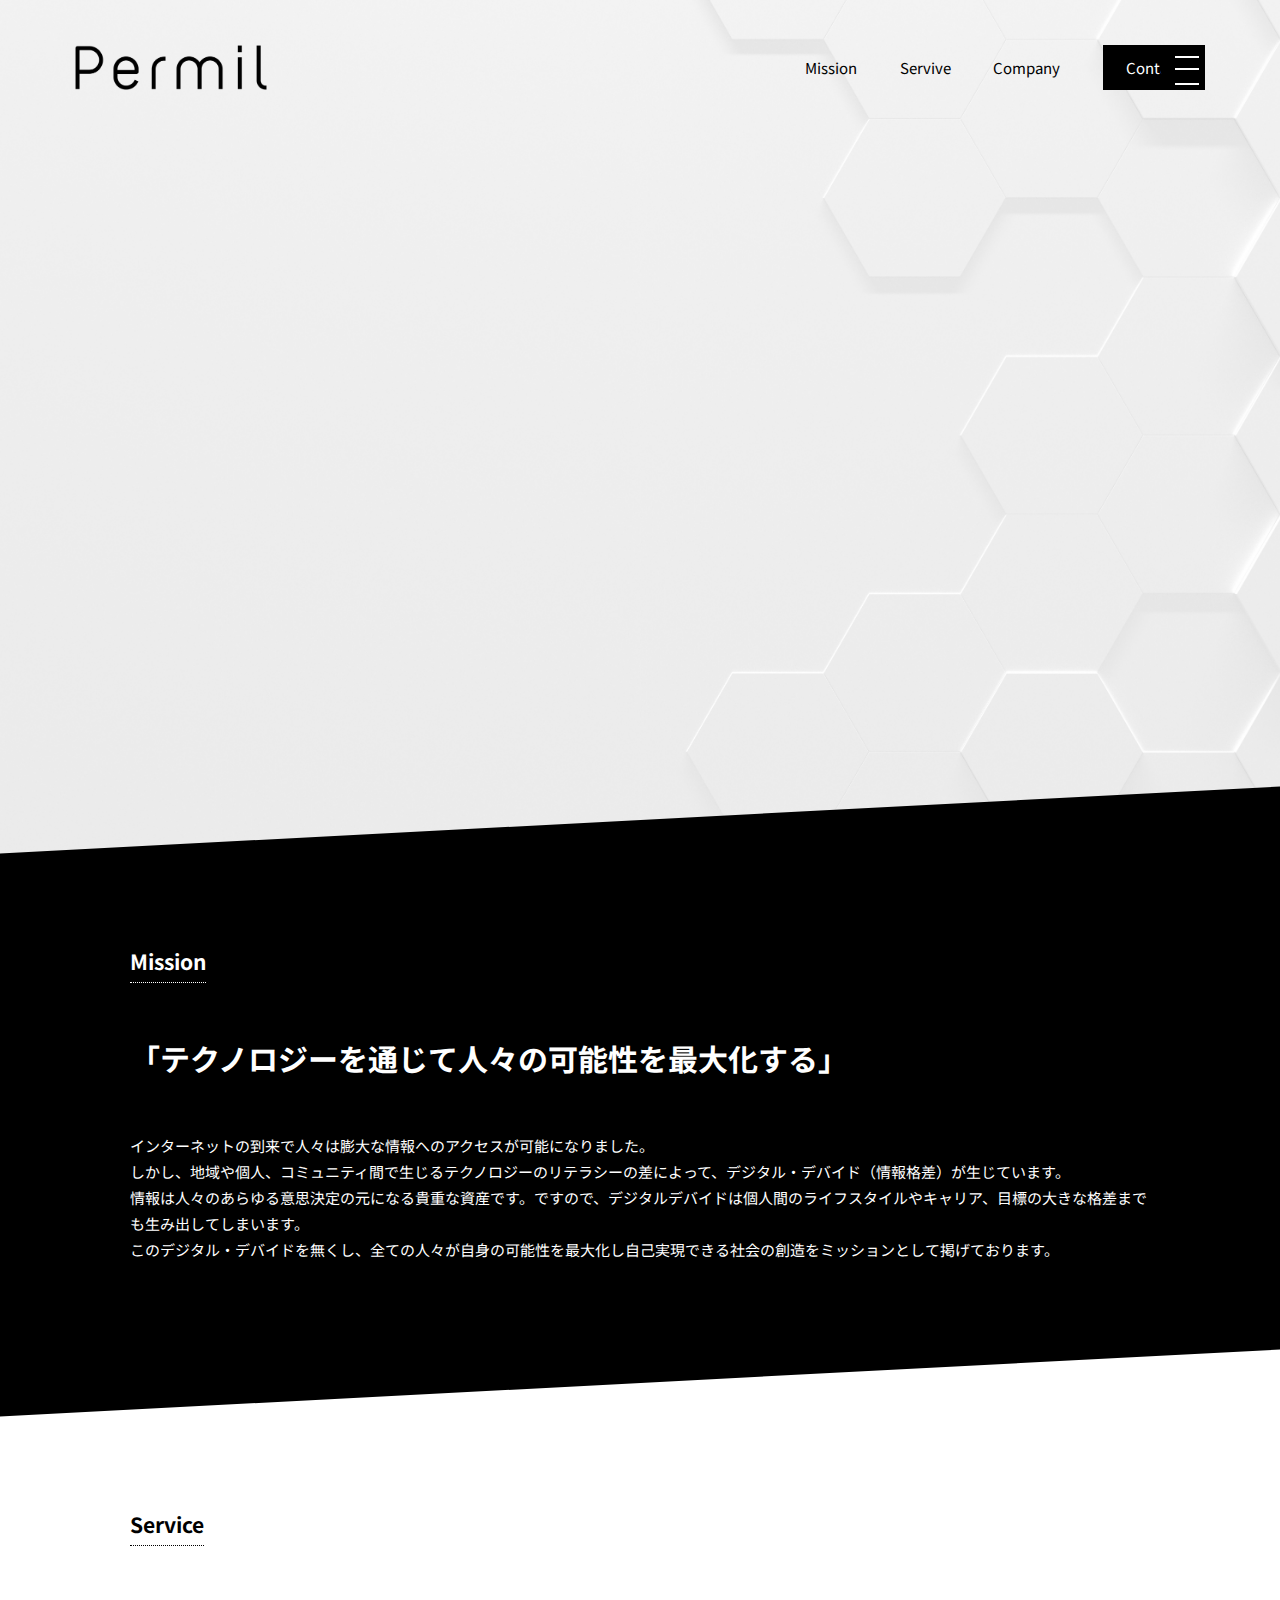
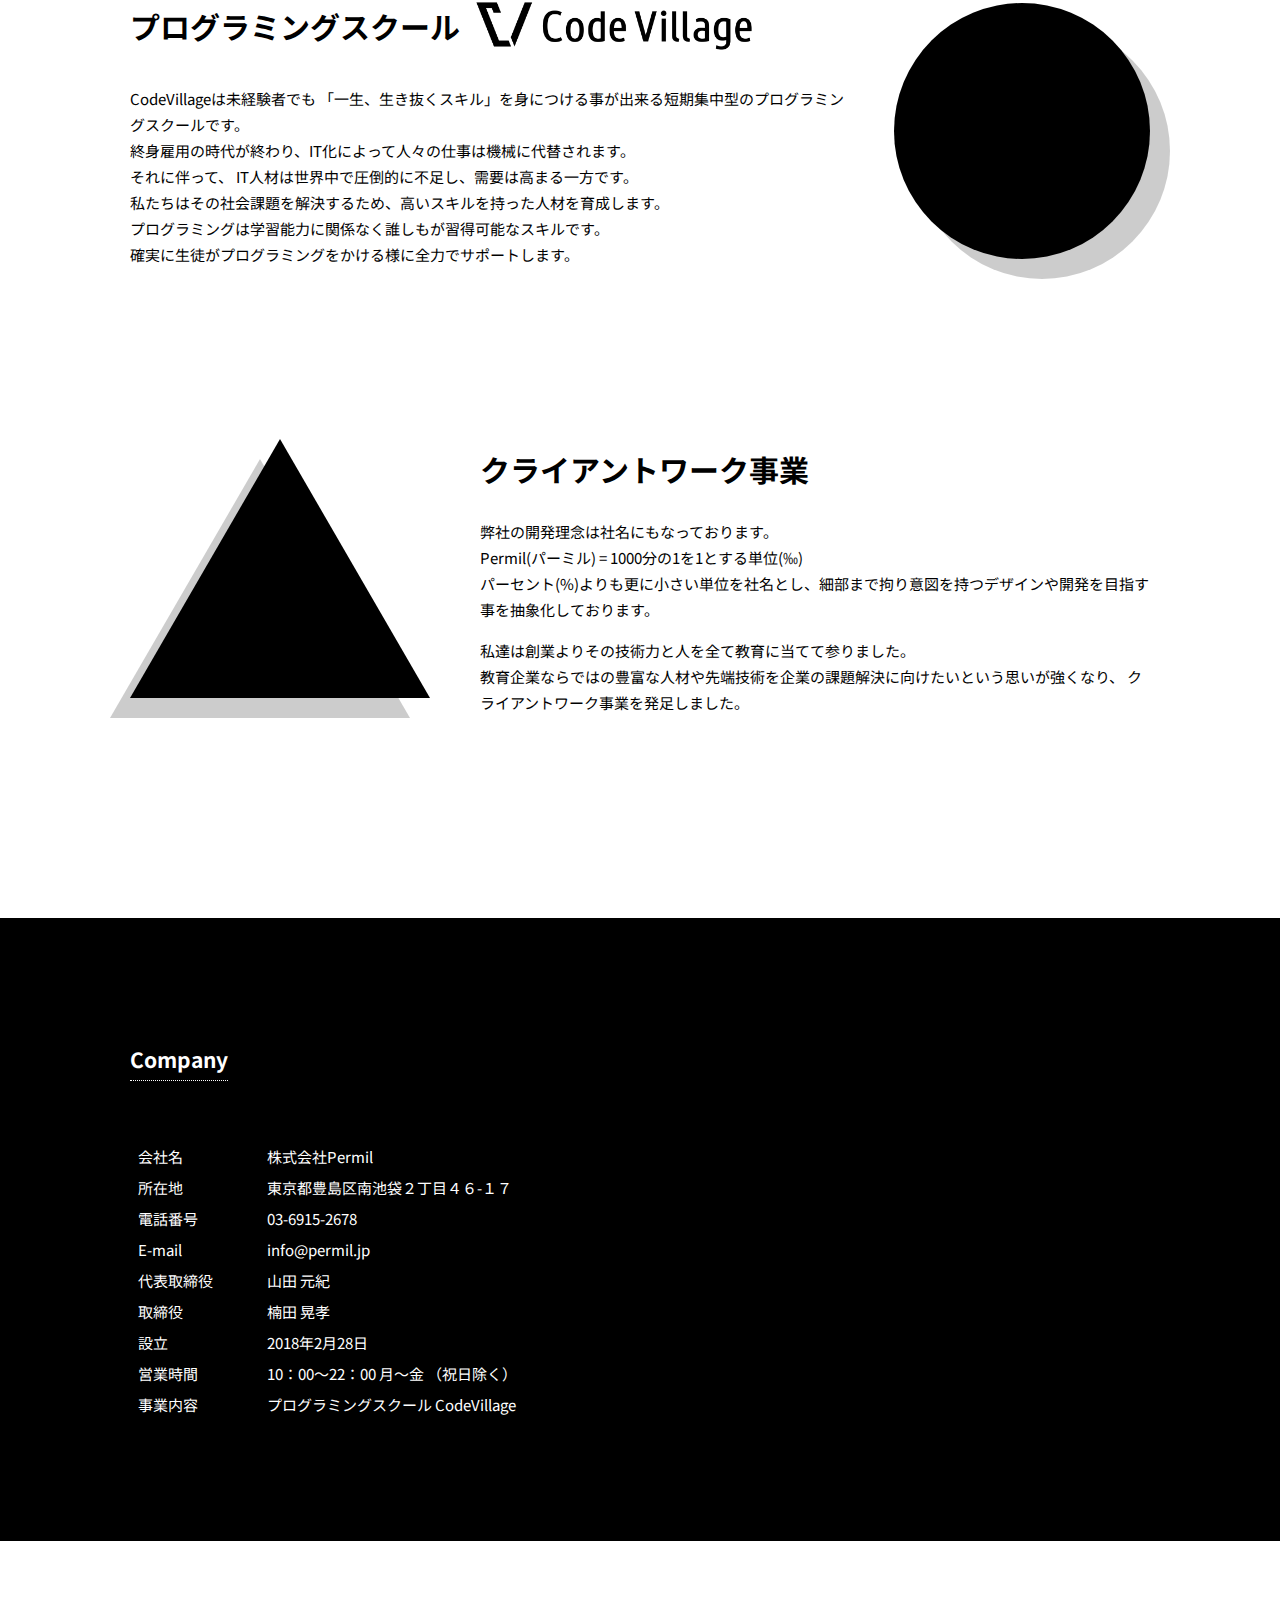
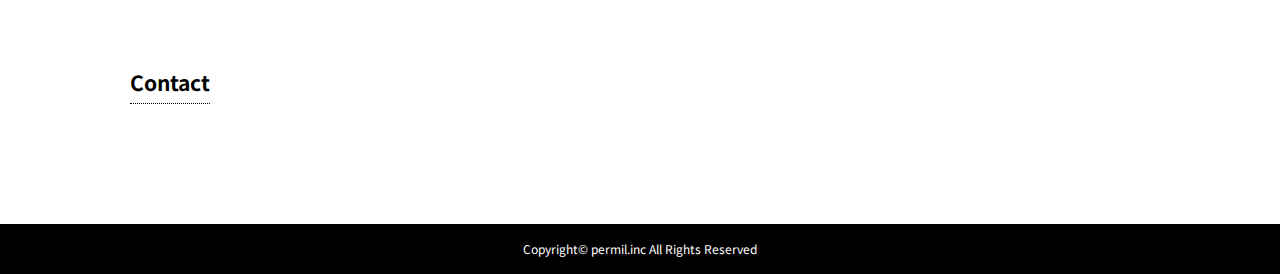
==== src/index.html @ b6ca188f "[create]init commit. (give up)" ====
<!DOCTYPE html>
<html lang="ja">
<head>
    <meta charset="UTF-8">
    <meta name="viewport" content="width=, initial-scale=1.0">
    <meta http-equiv="X-UA-Compatible" content="ie=edge">
    <title>株式会社Permil</title>
    <link rel="stylesheet" href="css/reset.css">
    <link rel="stylesheet" href="css/main.css">
    <link href="https://fonts.googleapis.com/css?family=Noto+Sans+JP&display=swap" rel="stylesheet">
</head>
<body>
    <section class="top-wrapper">
        <header>
            <img src="img/logo.png" alt="メインロゴ" class="main-logo">
            <nav class="main-nav">
                <ul class="pc-menu">
                    <li>Mission</li>
                    <li>Servive</li>
                    <li>Company</li>
                    <li class="contact-btn"><a href="">Contact</a></li>
                </ul>

                <a href="#" class="nav-btn sp-only">
                    <span></span>
                    <span></span>
                    <span></span>
                </a>
            </nav>
        </header>
    </section>
    <section class="mission">
        <div class="clear-skew">
            <h2 class="sec-header">Mission</h2>
            <h3>「テクノロジーを通じて<br class="sp-only">人々の可能性を最大化する」</h3>
            <p>インターネットの到来で人々は膨大な情報へのアクセスが可能になりました。 
            <p>しかし、地域や個人、コミュニティ間で生じるテクノロジーのリテラシーの差によって、デジタル・デバイド（情報格差）が生じています。</p>
            <p>情報は人々のあらゆる意思決定の元になる貴重な資産です。ですので、デジタルデバイドは個人間のライフスタイルやキャリア、目標の大きな格差までも生み出してしまいます。</p>
            <p>このデジタル・デバイドを無くし、全ての人々が自身の可能性を最大化し自己実現できる社会の創造をミッションとして掲げております。</p>
        </div>
    </section>
    <section class="service">
        <div class="school clearfix">
            <h2 class="sec-header">Service</h2>
            <div class="circle"></div>
            <h3><span>プログラミングスクール</span><img src="img/school_logo.png" alt=""></h3>
            <p>CodeVillageは未経験者でも 「一生、生き抜くスキル」を身につける事が出来る短期集中型のプログラミングスクールです。</p>
            <p>終身雇用の時代が終わり、IT化によって人々の仕事は機械に代替されます。</p>
            <p>それに伴って、 IT人材は世界中で圧倒的に不足し、需要は高まる一方です。</p>
            <p>私たちはその社会課題を解決するため、高いスキルを持った人材を育成します。</p>
            <p>プログラミングは学習能力に関係なく誰しもが習得可能なスキルです。</p>
            <p>確実に生徒がプログラミングをかける様に全力でサポートします。</p>
        </div>

        <div class="client clearfix">
            <div class="triangle"></div>
            <div>
                <h3>クライアントワーク事業</h3>
                <p>弊社の開発理念は社名にもなっております。
                <p>Permil(パーミル) = 1000分の1を1とする単位(‰)</p>
                <p class="bottommargin">パーセント(%)よりも更に小さい単位を社名とし、細部まで拘り意図を持つデザインや開発を目指す事を抽象化しております。</p>   
                <p>私達は創業よりその技術力と人を全て教育に当てて参りました。</p>
                <p>教育企業ならではの豊富な人材や先端技術を企業の課題解決に向けたいという思いが強くなり、 クライアントワーク事業を発足しました。</p>
            </div>
        </div>
    </section>
    <section class="company">
        <h2 class="sec-header">Company</h2>
        <div class="contents-wrap">
            <table>
                <tr>
                    <th>会社名</th>
                    <td>株式会社Permil</td>
                </tr>
                <tr>
                    <th>所在地</th>
                    <td>東京都豊島区南池袋２丁目４６-１７</td>
                </tr>
                <tr>
                    <th>電話番号</th>
                    <td>03-6915-2678</td>
                </tr>
                <tr>
                    <th>E-mail</th>
                    <td>info@permil.jp</td>
                </tr>
                <tr>
                    <th>代表取締役</th>
                    <td>山田 元紀</td>
                </tr>
                <tr>
                    <th>取締役</th>
                    <td>楠田 晃孝</td>
                </tr>
                <tr>
                    <th>設立</th>
                    <td>2018年2月28日</td>
                </tr>
                <tr>
                    <th>営業時間</th>
                    <td>10：00～22：00 月～金 （祝日除く）</td>
                </tr>
                <tr>
                    <th>事業内容</th>
                    <td>プログラミングスクール CodeVillage</td>
                </tr>
            </table>
            <iframe src="https://www.google.com/maps/embed?pb=!1m18!1m12!1m3!1d3238.9995888889152!2d139.7152527147641!3d35.72622863511121!2m3!1f0!2f0!3f0!3m2!1i1024!2i768!4f13.1!3m3!1m2!1s0x60188d524e63031d%3A0x6411e5563a8e800d!2z44OX44Ot44Kw44Op44Of44Oz44Kw44K544Kv44O844OrIENvZGUgVmlsbGFnZSDmsaDooovmoKE!5e0!3m2!1sja!2sjp!4v1569561221241!5m2!1sja!2sjp" width="600" height="450" frameborder="0" style="border:0;" allowfullscreen=""></iframe>
        </div>
    </section>

    <section class="contact">
        <h2 class="sec-header">Contact</h2>
    </section>

    <footer>
        <small>Copyright&copy; permil.inc All Rights Reserved</small>
    </footer>
</body>
</html>
---- src/css/main.css ----
.sp-only {
  display: none;
}

@media screen and (max-width: 960px) {
  .sp-only {
    display: block;
  }
}

* {
  -webkit-font-smoothing: antialiased;
  -moz-osx-font-smoothing: grayscale;
  font-family: 'Noto Sans JP', sans-serif;
}

html {
  font-size: 15px;
}

.clearfix:after {
  display: block;
  content: '';
  clear: both;
}

.top-wrapper {
  width: 100%;
  height: 100vh;
  background-image: url(../img/top.jpeg);
  background-size: cover;
  padding: 0 75px;
  padding-top: 45px;
}

@media screen and (max-width: 960px) {
  .top-wrapper {
    padding: 0;
  }
}

header {
  height: 45px;
  width: 100%;
  display: -webkit-box;
  display: -ms-flexbox;
  display: flex;
  -webkit-box-pack: justify;
      -ms-flex-pack: justify;
          justify-content: space-between;
  position: relative;
}

@media screen and (max-width: 960px) {
  header {
    background-color: #fff;
    padding: 1em 1.5em;
  }
}

header .nav-btn {
  display: block;
  width: 30px;
  height: 30px;
  border-radius: 50%;
  background-color: #000;
  position: absolute;
  right: 1em;
  top: 50%;
  -webkit-transform: translateY(-50%);
          transform: translateY(-50%);
  text-align: center;
}

header .nav-btn span {
  display: inline-block;
  width: 80%;
  height: 2px;
  background-color: #fff;
  position: absolute;
}

header .nav-btn span:nth-of-type(1) {
  top: 10%;
}

header .nav-btn span:nth-of-type(2) {
  top: 50%;
}

header .nav-btn span:nth-of-type(3) {
  top: 100%;
}

header img.main-logo {
  height: 100%;
}

header ul.pc-menu {
  height: 100%;
  -webkit-box-align: center;
      -ms-flex-align: center;
          align-items: center;
  -webkit-box-pack: justify;
      -ms-flex-pack: justify;
          justify-content: space-between;
  display: -webkit-box;
  display: -ms-flexbox;
  display: flex;
  width: 400px;
}

@media screen and (max-width: 960px) {
  header ul.pc-menu {
    display: none;
  }
}

header ul.pc-menu li.contact-btn {
  height: 100%;
  background: #000;
  color: #fff;
}

header ul.pc-menu li.contact-btn a {
  padding: 0 23px;
  display: -webkit-box;
  display: -ms-flexbox;
  display: flex;
  -webkit-box-align: center;
      -ms-flex-align: center;
          align-items: center;
  height: 100%;
  width: 100%;
}

section:not(.top-wrapper) {
  width: 100%;
  padding: 120px 130px;
}

@media screen and (max-width: 960px) {
  section:not(.top-wrapper) {
    padding: 120px 5%;
    text-align: center;
  }
}

section:not(.top-wrapper) h2 {
  border-bottom: 1px dotted #000;
  display: inline-block;
  line-height: 2;
  font-size: 1.4em;
}

section:not(.top-wrapper) h3 {
  font-size: 30px;
  font-weight: bold;
  margin: 45px 0;
  line-height: 2;
}

@media screen and (max-width: 600px) {
  section:not(.top-wrapper) h3 {
    font-size: 20px;
  }
}

section:not(.top-wrapper) p {
  line-height: 26px;
}

@media screen and (max-width: 960px) {
  section:not(.top-wrapper) p {
    text-align: left !important;
  }
}

section.mission {
  margin-top: -80px;
  background: #000;
  color: white;
  -webkit-transform: skewY(-3deg);
          transform: skewY(-3deg);
}

section.mission h2 {
  border-bottom-color: #fff;
}

section.mission .clear-skew {
  -webkit-transform: skewY(3deg);
          transform: skewY(3deg);
}

section.service h3 {
  height: 50px;
}

@media screen and (max-width: 960px) {
  section.service h3 {
    height: auto;
  }
}

section.service h3 span {
  vertical-align: middle;
  margin-right: 0.5em;
}

@media screen and (max-width: 960px) {
  section.service h3 span {
    line-height: 2;
  }
}

section.service h3 img {
  vertical-align: middle;
  height: 100%;
  display: inline-block;
}

@media screen and (max-width: 960px) {
  section.service h3 img {
    margin-bottom: 2em;
    height: 50px;
    display: block;
    margin: 0 auto;
  }
}

section.service div.school h3 {
  white-space: nowrap;
}

@media screen and (max-width: 960px) {
  section.service div.school h3 {
    white-space: normal;
  }
}

section.service div.circle {
  width: 20vw;
  height: 20vw;
  border-radius: 50%;
  background-color: #000;
  float: right;
  -webkit-box-shadow: 20px 20px 0px rgba(0, 0, 0, 0.2);
          box-shadow: 20px 20px 0px rgba(0, 0, 0, 0.2);
  margin: 100px 50px 80px 50px;
  margin-right: 0;
}

@media screen and (max-width: 960px) {
  section.service div.circle {
    display: none;
  }
}

@media screen and (max-width: 1000px) {
  section.service div.circle {
    margin-top: 150px;
  }
}

section.service div.triangle {
  width: 0px;
  height: 0px;
  border: 150px solid transparent;
  border-bottom: calc(150px * 1.732) solid #000;
  -webkit-filter: drop-shadow(-20px 20px 0px rgba(0, 0, 0, 0.2));
          filter: drop-shadow(-20px 20px 0px rgba(0, 0, 0, 0.2));
  margin-top: -150px;
  margin-right: 50px;
  height: 100%;
  margin-bottom: 100px;
}

@media screen and (max-width: 960px) {
  section.service div.triangle {
    display: none;
  }
}

section.service p.bottommargin {
  margin-bottom: 1em;
}

section.service div.client {
  display: -webkit-box;
  display: -ms-flexbox;
  display: flex;
  -webkit-box-pack: justify;
      -ms-flex-pack: justify;
          justify-content: space-between;
  margin-top: 100px;
}

section.service div.client h3 {
  margin-top: 0;
  margin-bottom: 30px;
}

section.company {
  color: #ffffff;
  background-color: #000;
}

section.company h2 {
  border-bottom-color: #fff;
  margin-bottom: 60px;
}

section.company div.contents-wrap {
  display: -webkit-box;
  display: -ms-flexbox;
  display: flex;
}

@media screen and (max-width: 960px) {
  section.company div.contents-wrap {
    -webkit-box-orient: vertical;
    -webkit-box-direction: normal;
        -ms-flex-direction: column;
            flex-direction: column;
  }
}

section.company table {
  width: 50%;
  padding-right: 50px;
}

@media screen and (max-width: 960px) {
  section.company table {
    width: 100%;
    margin-bottom: 50px;
  }
}

section.company table th, section.company table td {
  padding: 0.5em;
}

@media screen and (max-width: 960px) {
  section.company table th, section.company table td {
    display: block;
    text-align: left;
  }
}

section.company table th {
  font-weight: normal;
  text-align: left;
}

@media screen and (max-width: 960px) {
  section.company table th {
    font-weight: bold;
  }
}

@media screen and (max-width: 960px) {
  section.company table tr {
    display: block;
    margin-bottom: 1em;
  }
}

section.company iframe {
  width: 50%;
  height: 280px;
}

@media screen and (max-width: 960px) {
  section.company iframe {
    width: 100%;
  }
}

footer {
  background-color: #000;
  height: 50px;
}

footer small {
  height: 50px;
  line-height: 50px;
  font-size: 12px;
  display: block;
  text-align: center;
  color: #fff;
}
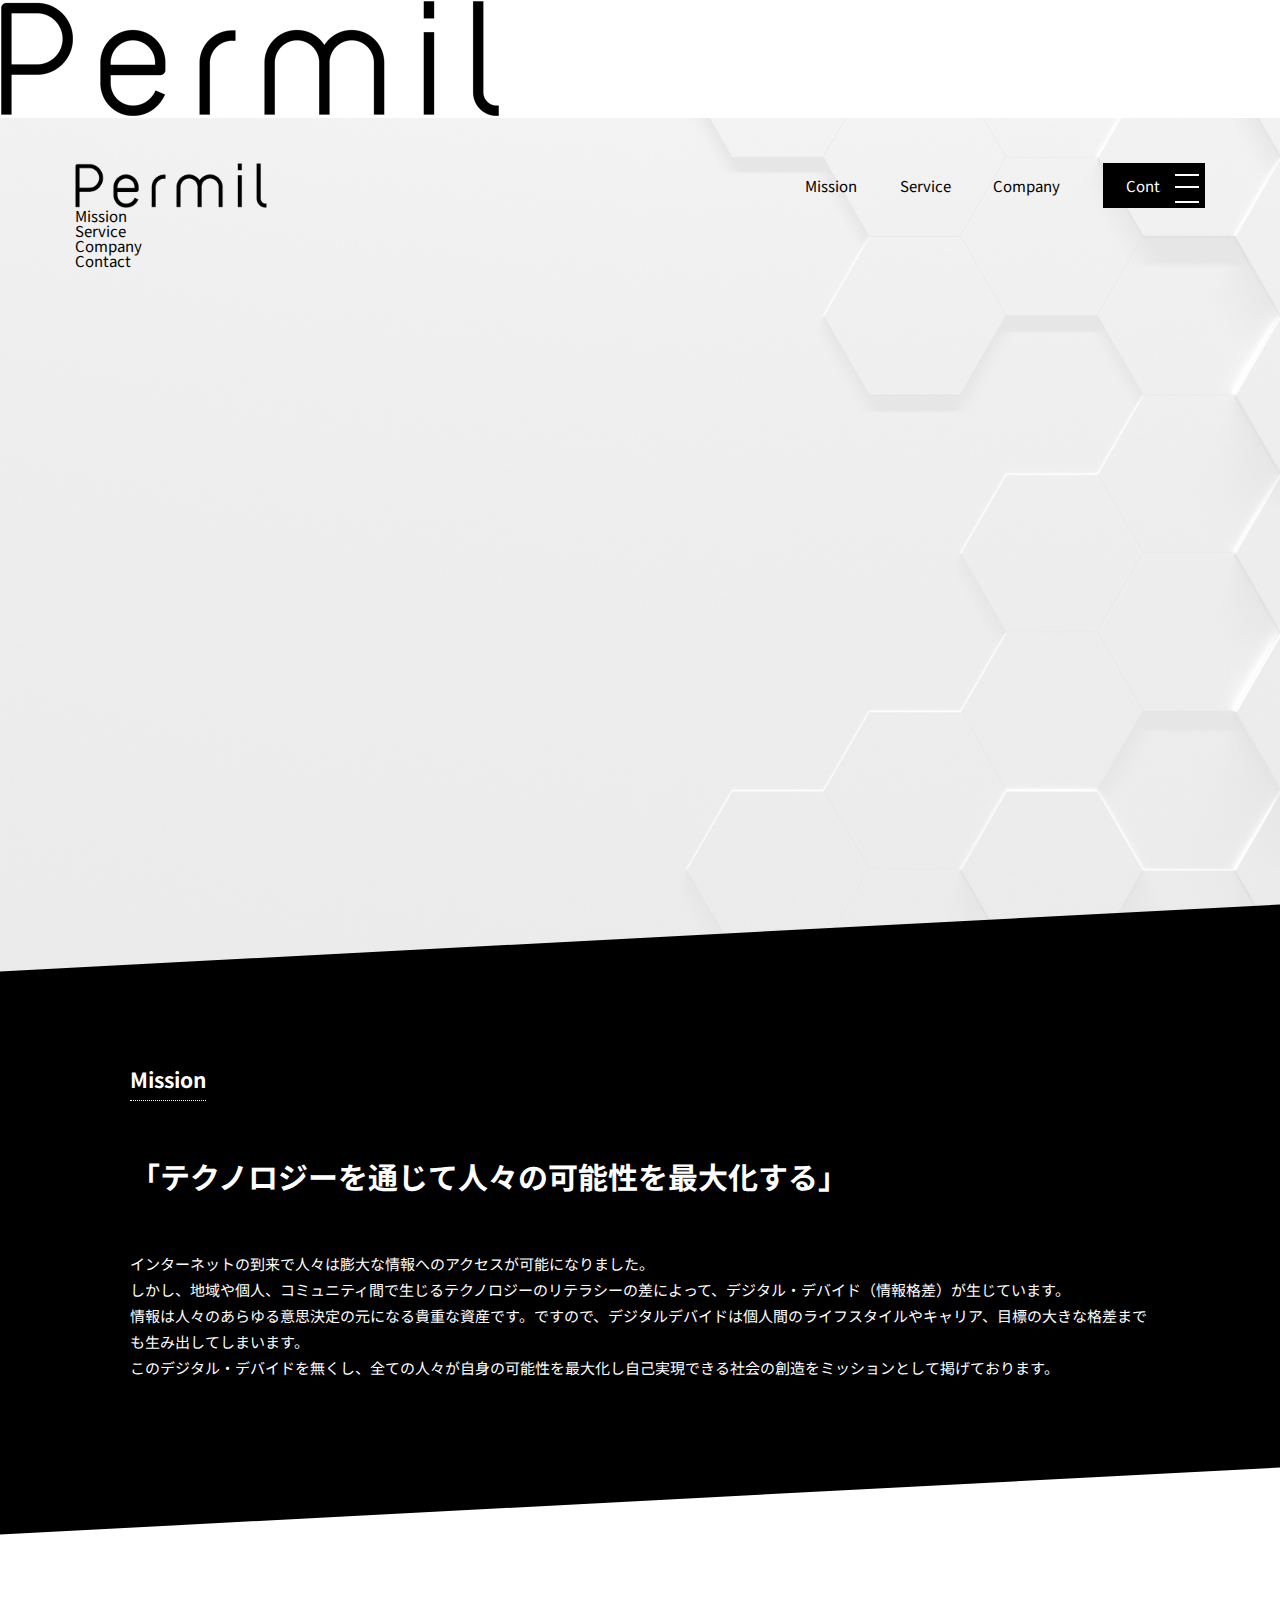
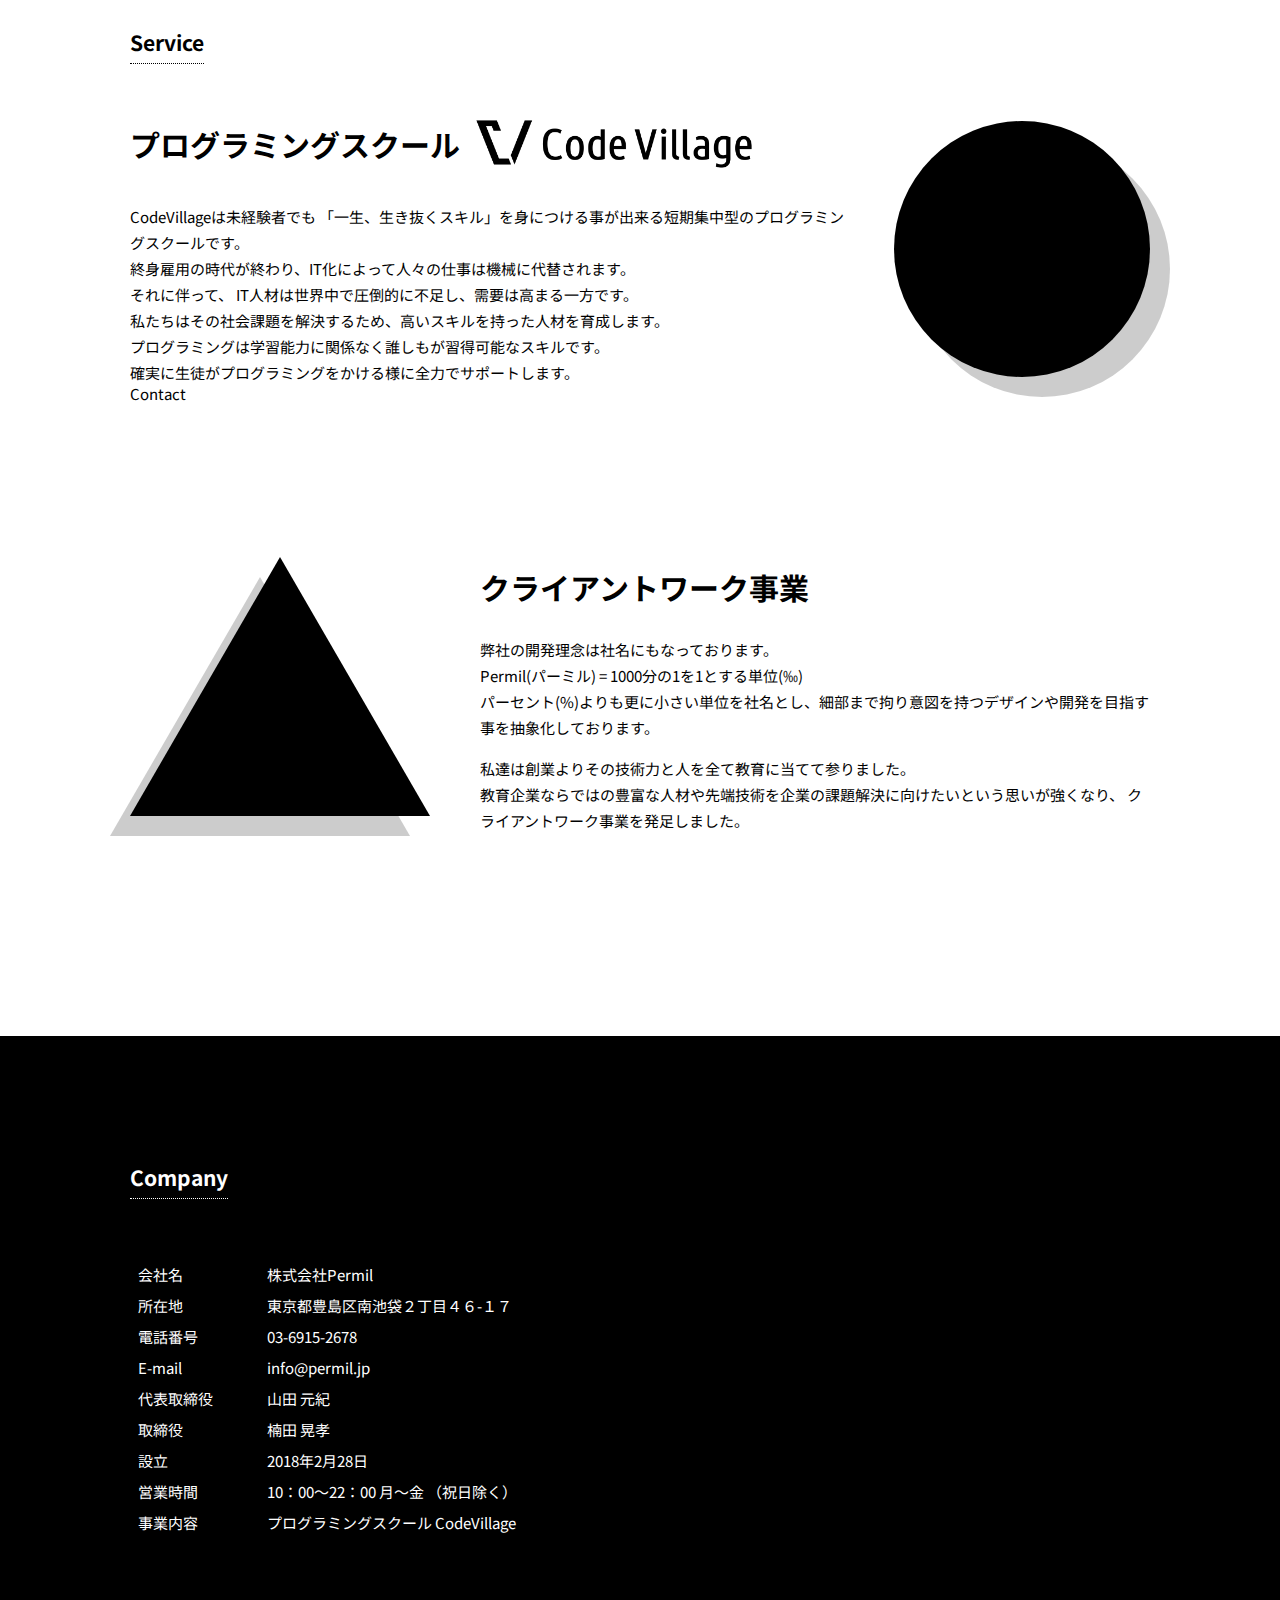
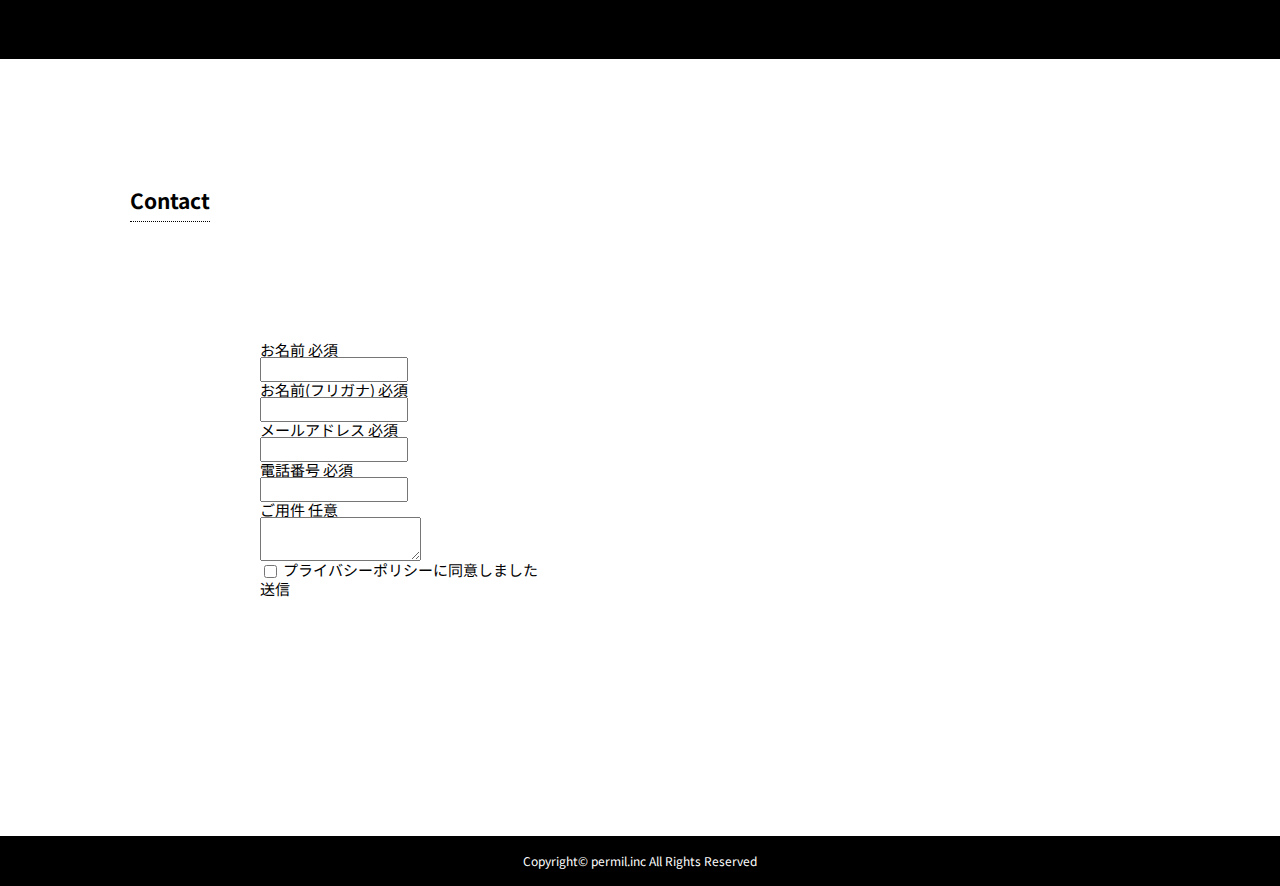
==== commit 205bb66a: "[deploy]ver 1.0.0" ====
--- a/src/index.html
+++ b/src/index.html
@@ -4,32 +4,62 @@
     <meta charset="UTF-8">
     <meta name="viewport" content="width=, initial-scale=1.0">
     <meta http-equiv="X-UA-Compatible" content="ie=edge">
-    <title>株式会社Permil</title>
+    <title>株式会社パーミル | Permil inc.</title>
+    <meta name="description" content="株式会社パーミルのコーポレートサイトです。「テクノロジーを通して人々の可能性を最大化する」をミッションに掲げ、プログラミングスクール事業などを運営しております。">
     <link rel="stylesheet" href="css/reset.css">
     <link rel="stylesheet" href="css/main.css">
     <link href="https://fonts.googleapis.com/css?family=Noto+Sans+JP&display=swap" rel="stylesheet">
 </head>
 <body>
+    <div class="loading active">
+        <div class="loading-contents">
+            <img src="img/logo.png">
+            <div class="dots">
+                <div class="dot"></div>
+                <div class="dot"></div>
+                <div class="dot"></div>
+                <div class="dot"></div>
+                <div class="dot"></div>
+                <div class="dot"></div>
+                <div class="dot"></div>
+                <div class="dot"></div>
+                <div class="dot"></div>
+                <div class="dot"></div>
+                <div class="dot"></div>
+            </div>
+        </div>
+    </div>
+
+    <div class="loaded">
     <section class="top-wrapper">
         <header>
             <img src="img/logo.png" alt="メインロゴ" class="main-logo">
+            
             <nav class="main-nav">
-                <ul class="pc-menu">
-                    <li>Mission</li>
-                    <li>Servive</li>
-                    <li>Company</li>
-                    <li class="contact-btn"><a href="">Contact</a></li>
+                <ul class="pc-menu menu">
+                        <li><a href="#mission" class="scroll">Mission</a></li>
+                        <li><a href="#service" class="scroll">Service</a></li>
+                        <li><a href="#company" class="scroll">Company</a></li>
+                        <li class="contact-btn"><a href="#contact" class="scroll">Contact</a></li>
                 </ul>
 
-                <a href="#" class="nav-btn sp-only">
-                    <span></span>
-                    <span></span>
-                    <span></span>
+                <a href="#" class="nav-btn sp-only" id="toggleMenuBtn">
+                    <div class="wrapper">
+                        <span></span>
+                        <span></span>
+                        <span></span>
+                    </div>
                 </a>
             </nav>
         </header>
-    </section>
-    <section class="mission">
+        <ul class="sp-menu menu" id="toggleMenu">
+            <li><a href="#mission" class="scroll toggleMenu">Mission</a></li>
+            <li><a href="#service" class="scroll toggleMenu">Service</a></li>
+            <li><a href="#company" class="scroll toggleMenu">Company</a></li>
+            <li class="contact-btn"><a href="#contact" class="scroll toggleMenu">Contact</a></li>
+        </ul>
+    </section>
+    <section class="mission" id="mission">
         <div class="clear-skew">
             <h2 class="sec-header">Mission</h2>
             <h3>「テクノロジーを通じて<br class="sp-only">人々の可能性を最大化する」</h3>
@@ -39,7 +69,7 @@
             <p>このデジタル・デバイドを無くし、全ての人々が自身の可能性を最大化し自己実現できる社会の創造をミッションとして掲げております。</p>
         </div>
     </section>
-    <section class="service">
+    <section class="service" id="service">
         <div class="school clearfix">
             <h2 class="sec-header">Service</h2>
             <div class="circle"></div>
@@ -50,21 +80,22 @@
             <p>私たちはその社会課題を解決するため、高いスキルを持った人材を育成します。</p>
             <p>プログラミングは学習能力に関係なく誰しもが習得可能なスキルです。</p>
             <p>確実に生徒がプログラミングをかける様に全力でサポートします。</p>
-        </div>
-
+            <a href="#contact" class="contact-btn scroll">Contact</a>
+        </div>
+        
         <div class="client clearfix">
             <div class="triangle"></div>
             <div>
                 <h3>クライアントワーク事業</h3>
                 <p>弊社の開発理念は社名にもなっております。
-                <p>Permil(パーミル) = 1000分の1を1とする単位(‰)</p>
+                    <p>Permil(パーミル) = 1000分の1を1とする単位(‰)</p>
                 <p class="bottommargin">パーセント(%)よりも更に小さい単位を社名とし、細部まで拘り意図を持つデザインや開発を目指す事を抽象化しております。</p>   
                 <p>私達は創業よりその技術力と人を全て教育に当てて参りました。</p>
                 <p>教育企業ならではの豊富な人材や先端技術を企業の課題解決に向けたいという思いが強くなり、 クライアントワーク事業を発足しました。</p>
             </div>
         </div>
     </section>
-    <section class="company">
+    <section class="company" id="company">
         <h2 class="sec-header">Company</h2>
         <div class="contents-wrap">
             <table>
@@ -109,12 +140,71 @@
         </div>
     </section>
 
-    <section class="contact">
+    <section class="contact" id="contact">
         <h2 class="sec-header">Contact</h2>
+
+        <section class="contact outer">
+            <div class="inner">
+                <form action="contact.php" name="contact" method="POST">
+                    <div class="form-wrap">
+                        <div class="form-item">
+                            <div class="form-hd">
+                                <label class="column-title" for="name">お名前</label>
+                                <span class="column-state state-must">必須</span>
+                            </div>
+                            <input class="column-info" type="text" name="name" id="name" />
+                        </div>
+                        <div class="form-item">
+                            <div class="form-hd">
+                                <label class="column-title" for="name-2">お名前(フリガナ)</label>
+                                <span class="column-state state-must">必須</span>
+                            </div>
+                            <input class="column-info" type="text" name="name_how" id='name_how' />
+                        </div>
+                        <div class="form-item">
+                            <div class="form-hd">
+                                <label class="column-title" for="email">メールアドレス</label>
+                                <span class="column-state state-must">必須</span>
+                            </div>
+                            <input class="column-info" type="email" name="email" id="email" />
+                        </div>
+                        <div class="form-item">
+                            <div class="form-hd">
+                                <label class="column-title" for="tel">電話番号</label>
+                                <span class="column-state state-must">必須</span>
+                            </div>
+                            <input class="column-info" type="tel" name="phone" id="phone" />
+                        </div>
+
+                        <div class="form-item align-items-none">
+                            <div class="form-hd">
+                                <label class="column-title">ご用件</label>
+                                <span class="column-state state-optional">任意</span>
+                            </div>
+                            <textarea id="js-area" name="content" class="column-info purpose close-area"></textarea>
+                        </div>
+                    </div>
+    
+                    <div class="privacy-policy">
+                        <input type="checkbox" id="privacy" />
+                        <label for="privacy"><a class="privacy" href="../privacy/index.html">プライバシーポリシー</a>に同意しました</label>
+                    </div>
+                    <div class="submit" onClick="toContact()">
+                        <div class="submit__inner">
+                            <a class="submit-btn">送信</a>
+                        </div>
+                    </div>
+                </form>
+            </div>
+        </section>
     </section>
 
     <footer>
         <small>Copyright&copy; permil.inc All Rights Reserved</small>
     </footer>
+
+    </div>
+
+<script src="js/main.js"></script>
 </body>
 </html>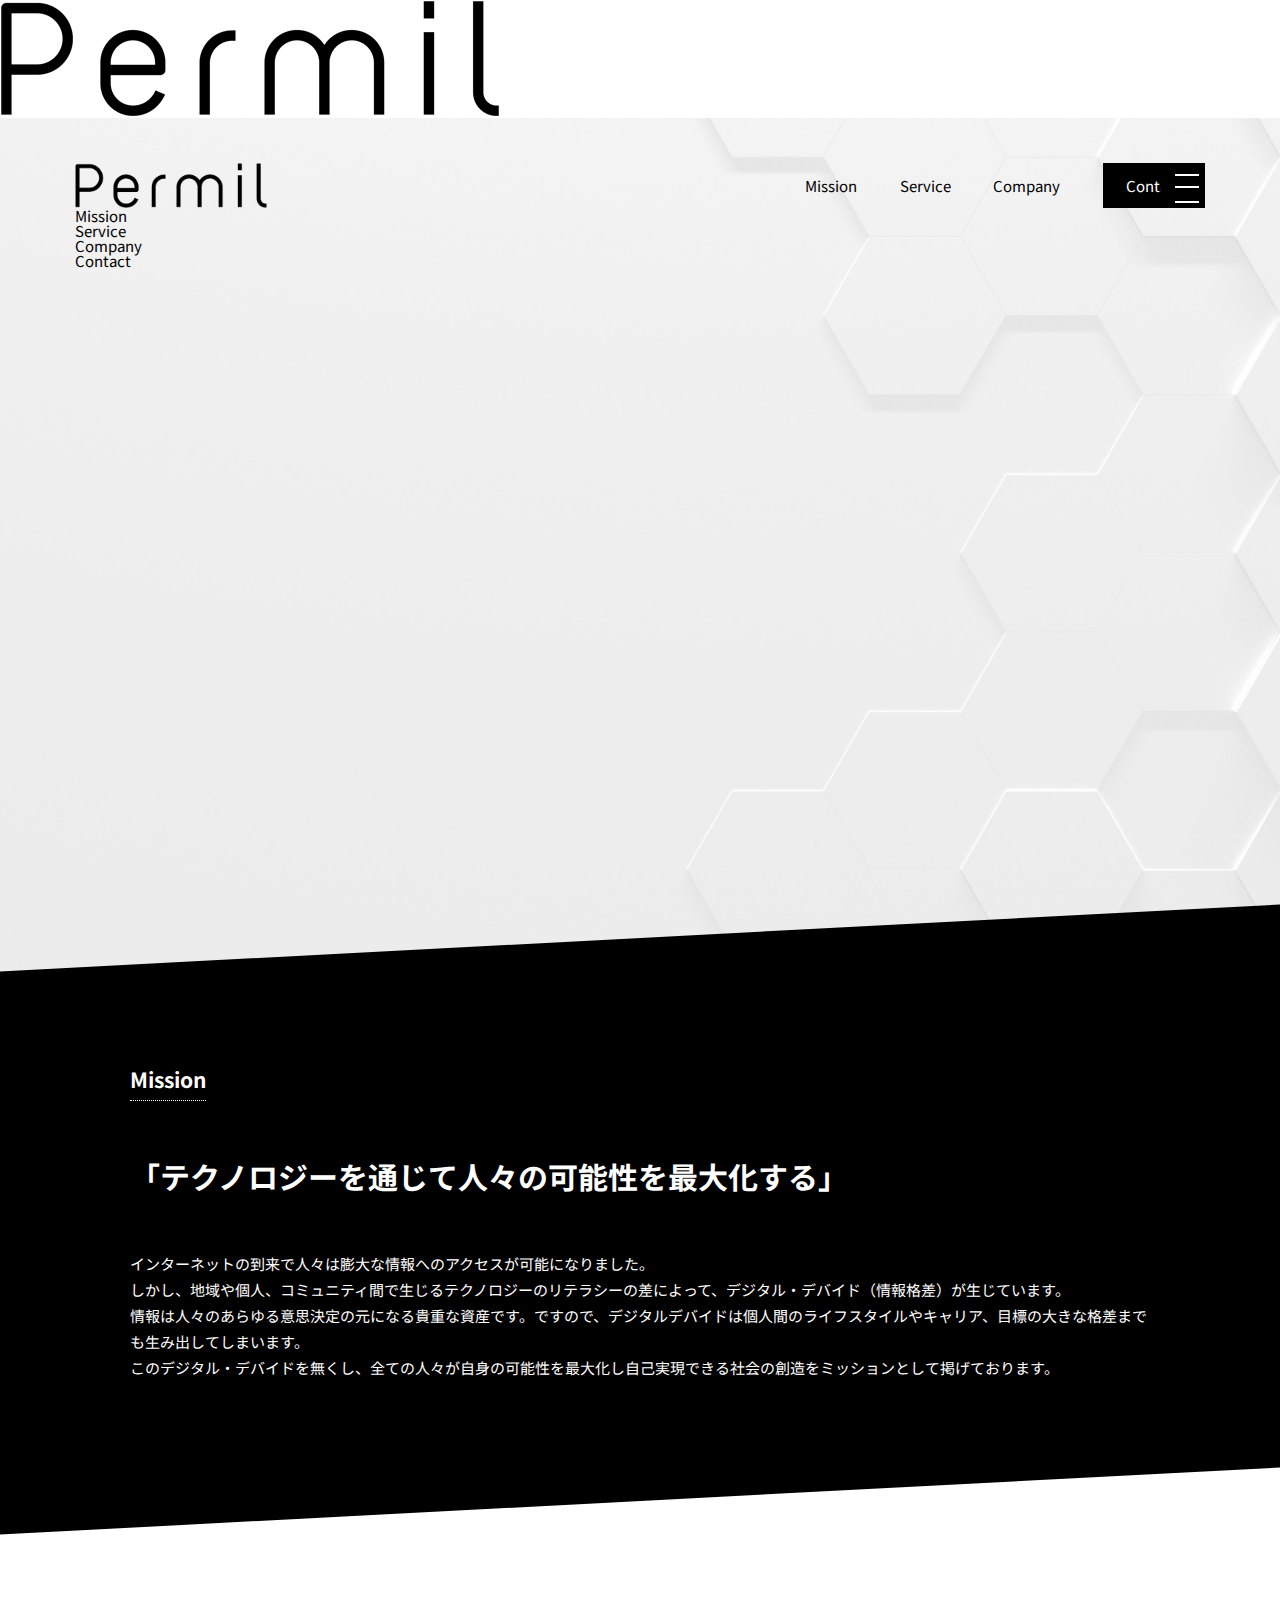
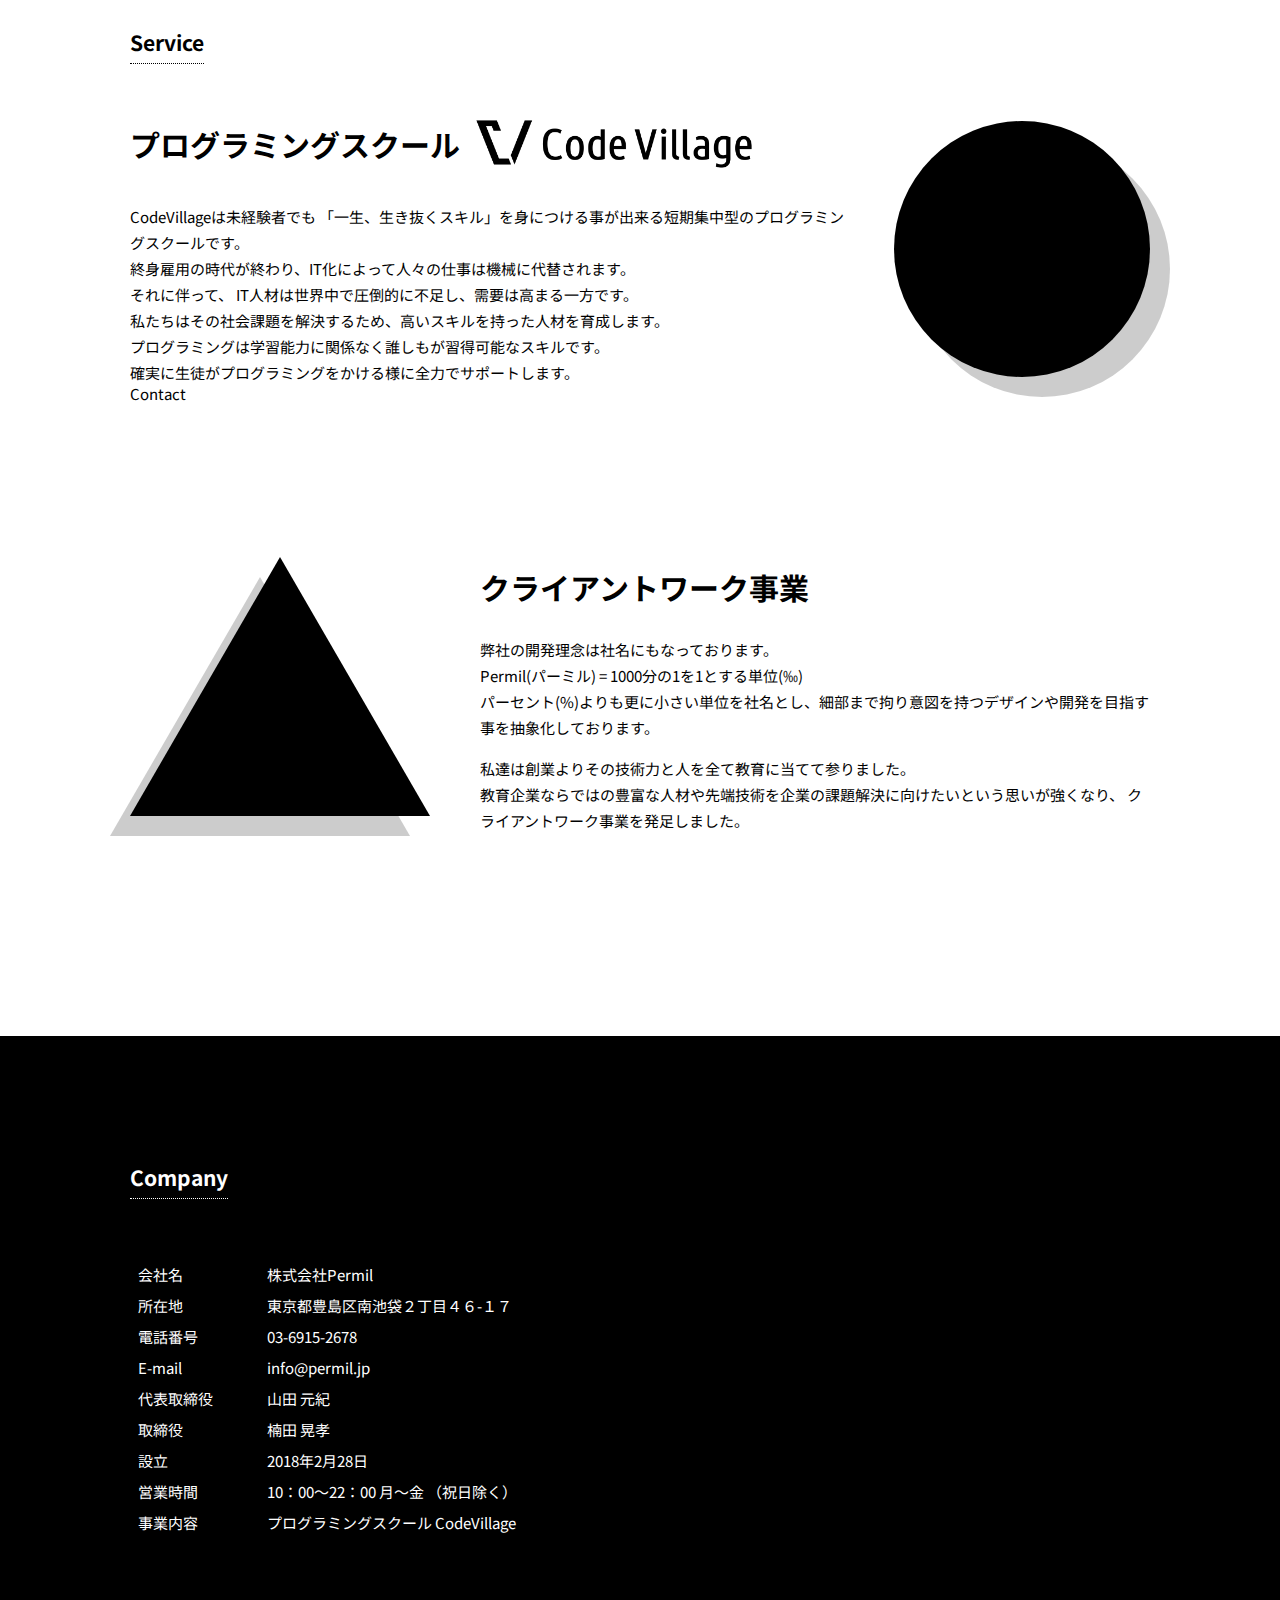
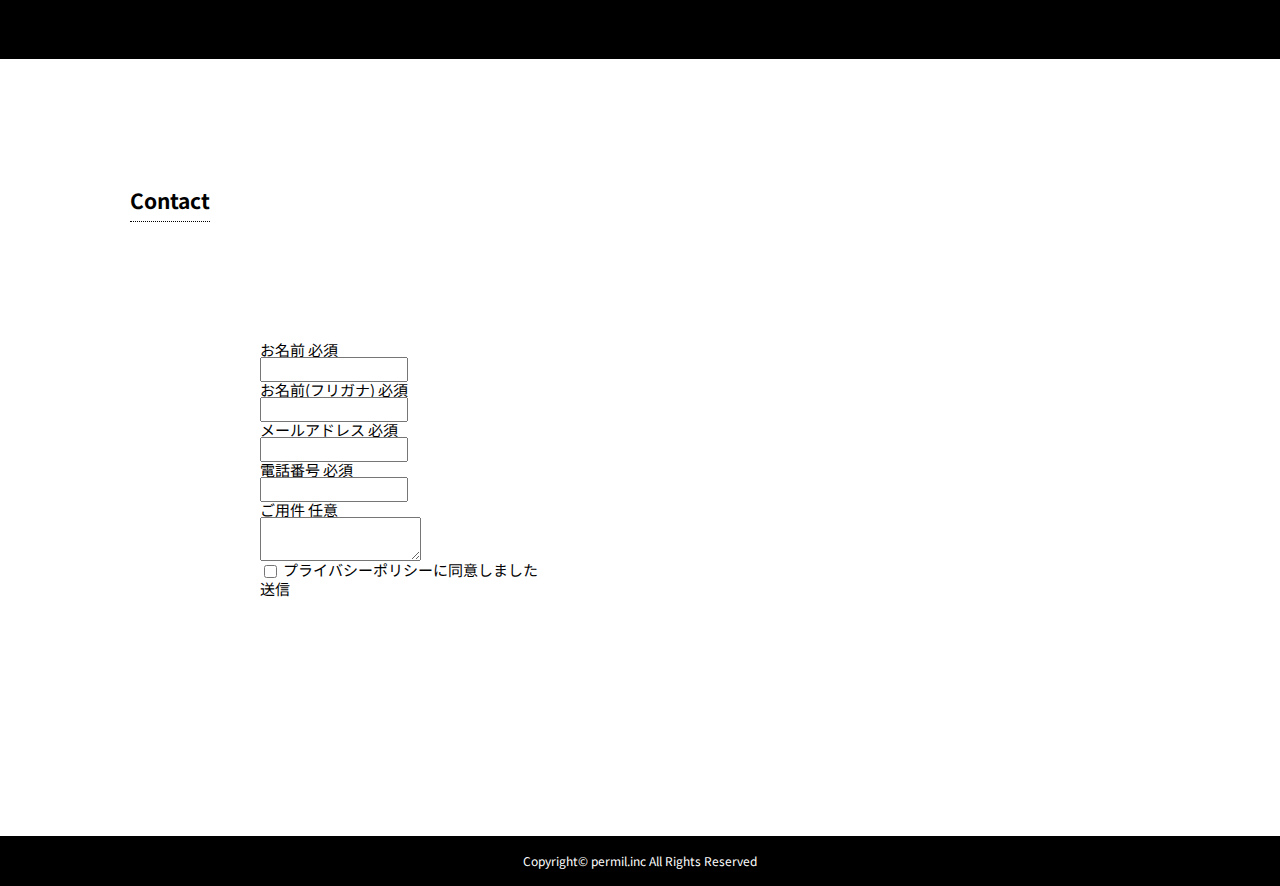
==== commit d87aefdc: "[deploy]ver 1.0.1" ====
--- a/src/index.html
+++ b/src/index.html
@@ -2,12 +2,13 @@
 <html lang="ja">
 <head>
     <meta charset="UTF-8">
-    <meta name="viewport" content="width=, initial-scale=1.0">
+    <meta name="viewport" content="width=device-width, initial-scale=1.0">
     <meta http-equiv="X-UA-Compatible" content="ie=edge">
     <title>株式会社パーミル | Permil inc.</title>
     <meta name="description" content="株式会社パーミルのコーポレートサイトです。「テクノロジーを通して人々の可能性を最大化する」をミッションに掲げ、プログラミングスクール事業などを運営しております。">
     <link rel="stylesheet" href="css/reset.css">
     <link rel="stylesheet" href="css/main.css">
+    <link rel="icon" href="img/favicon.png">
     <link href="https://fonts.googleapis.com/css?family=Noto+Sans+JP&display=swap" rel="stylesheet">
 </head>
 <body>
@@ -145,7 +146,7 @@
 
         <section class="contact outer">
             <div class="inner">
-                <form action="contact.php" name="contact" method="POST">
+                <form action="php/contact.php" name="contact" method="POST">
                     <div class="form-wrap">
                         <div class="form-item">
                             <div class="form-hd">
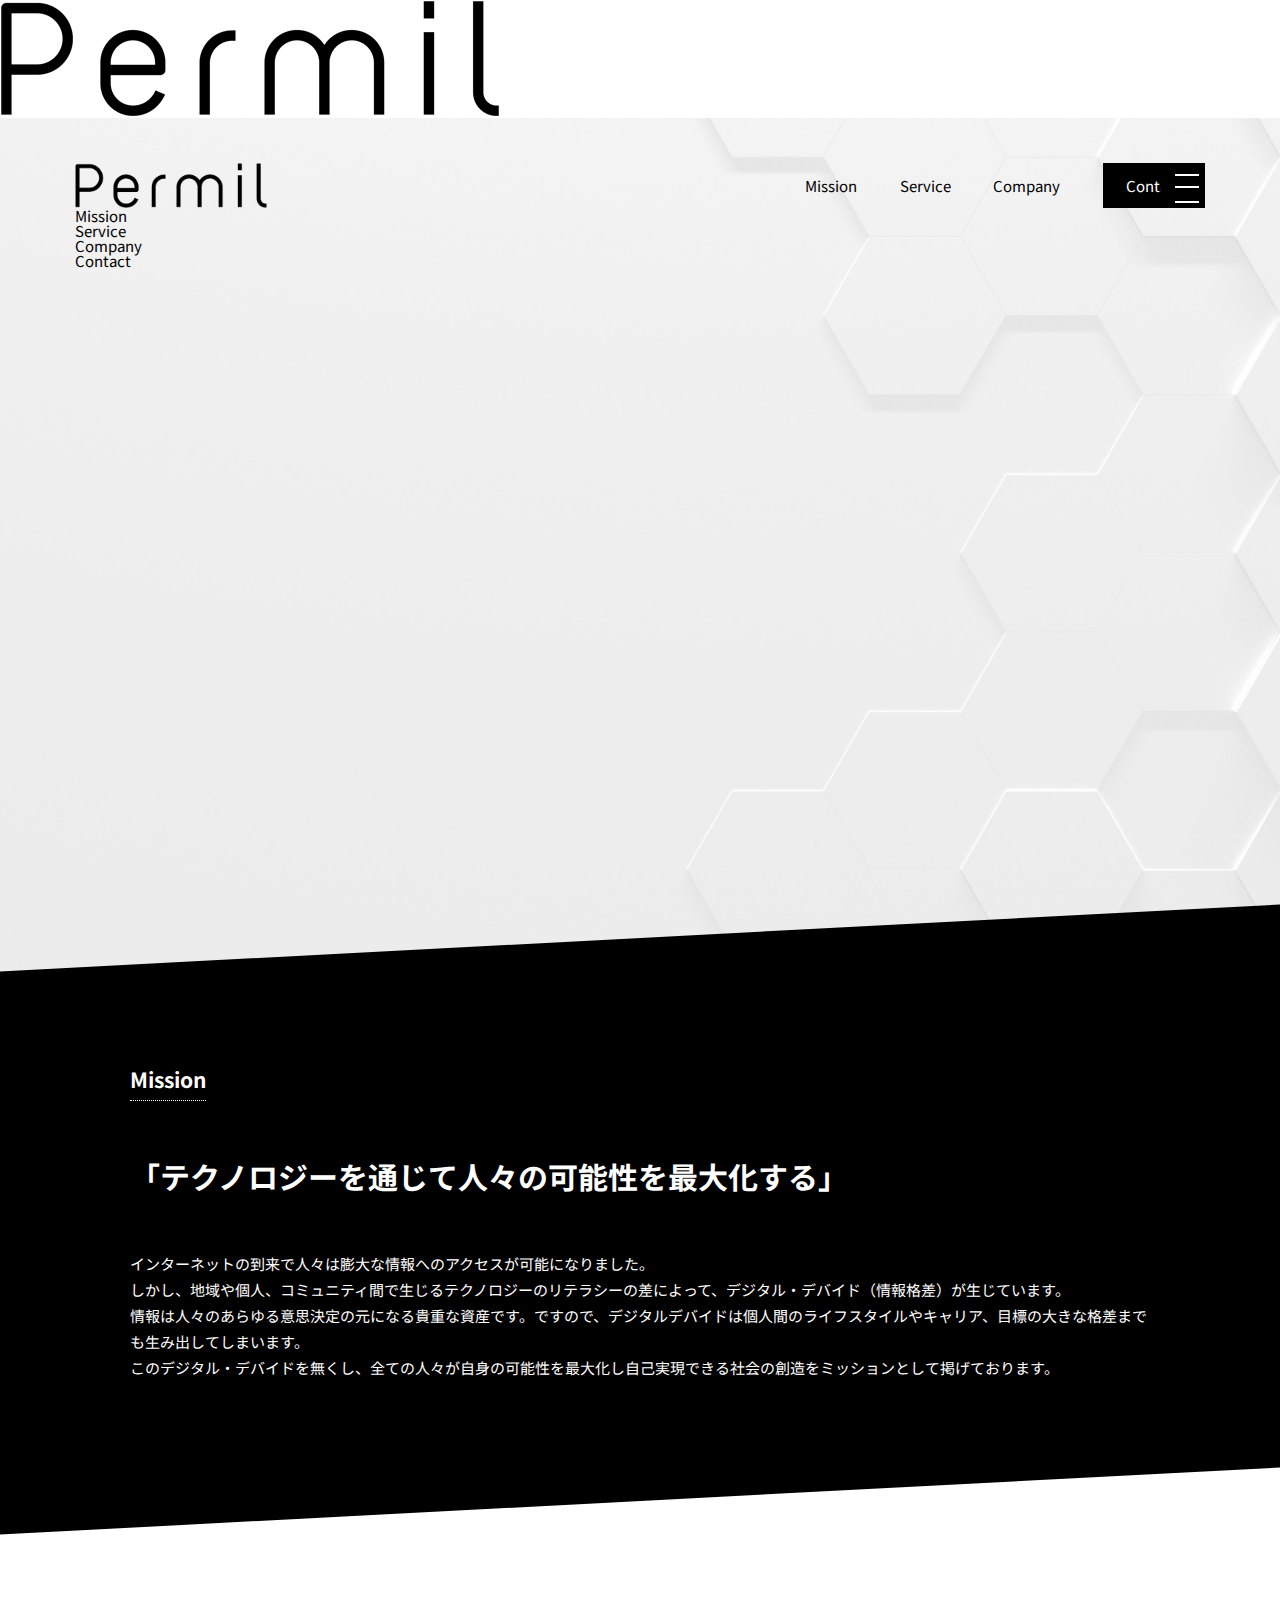
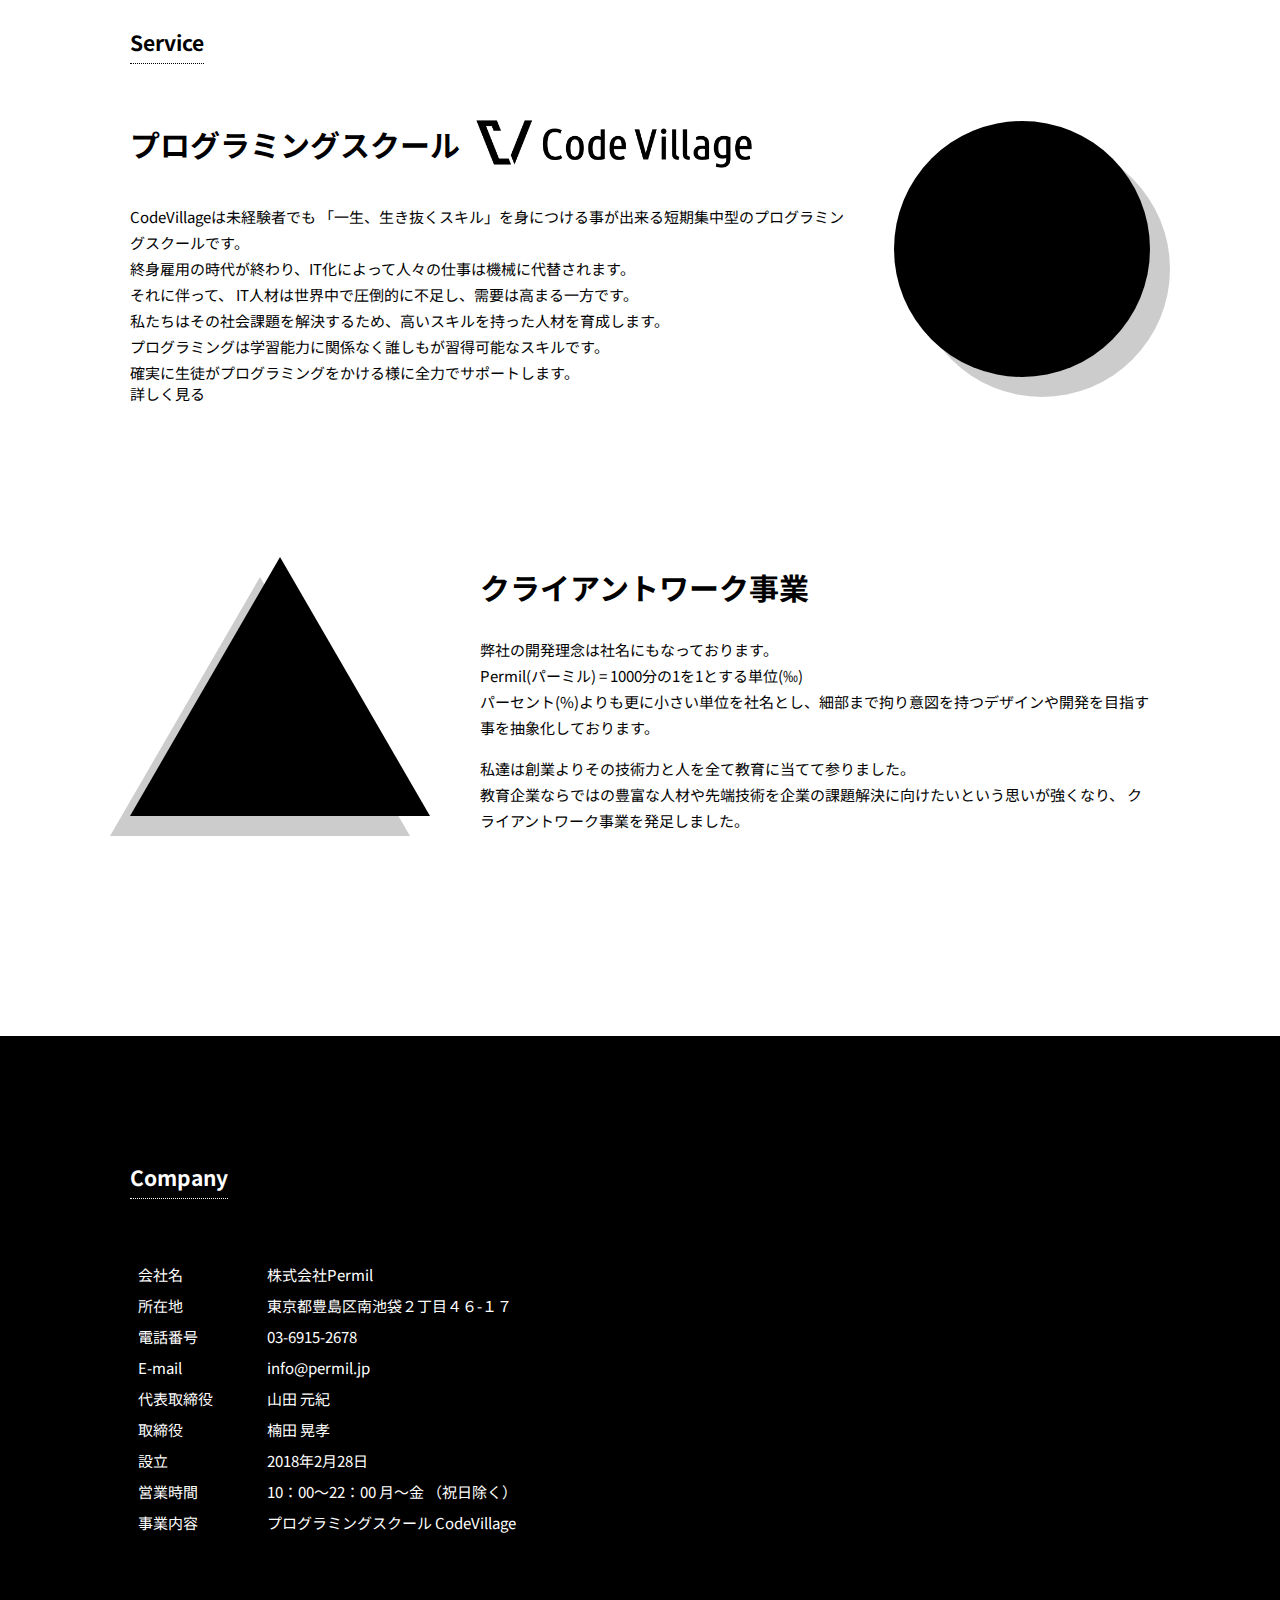
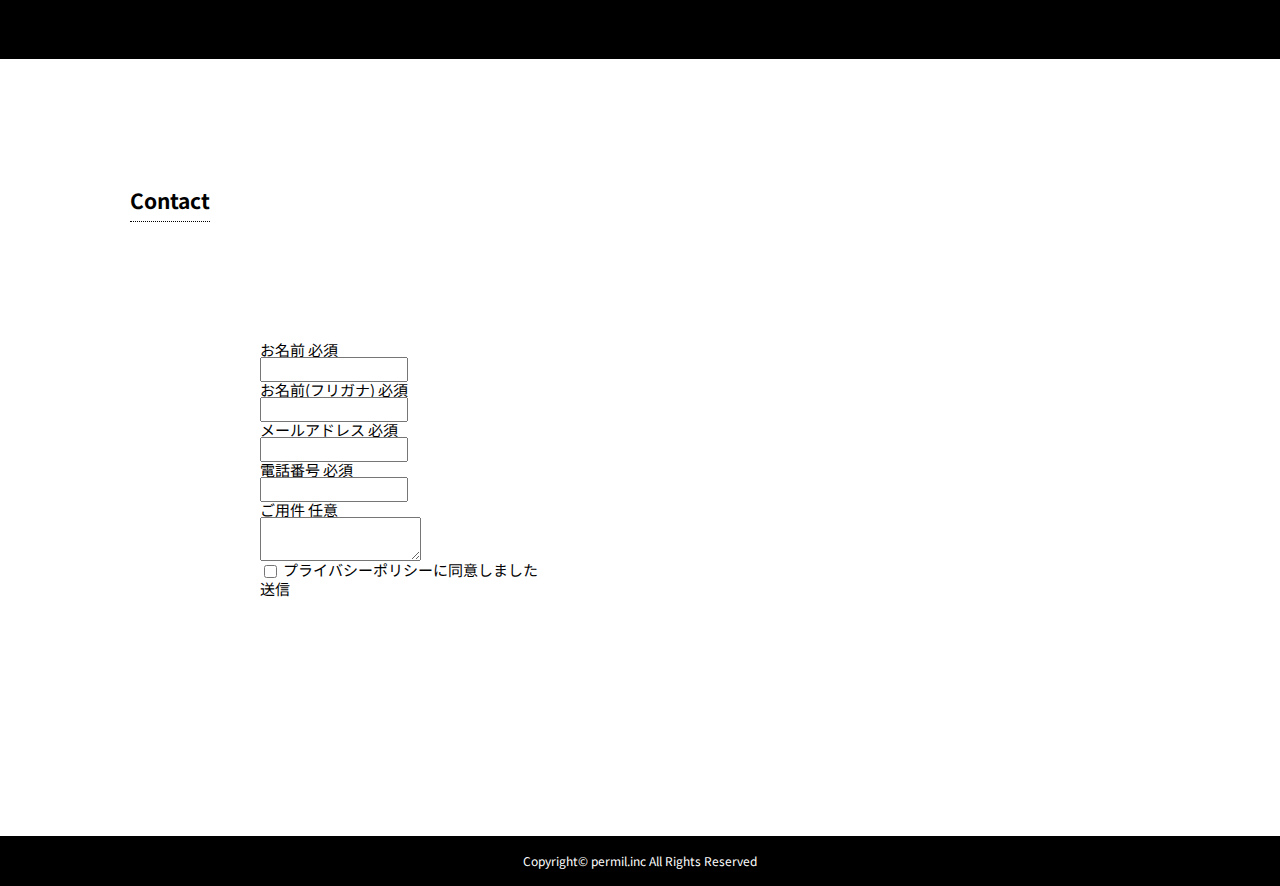
==== commit f2a0f8b4: "[update] CodeVillageLPへのリンクを追加" ====
--- a/src/index.html
+++ b/src/index.html
@@ -81,7 +81,7 @@
             <p>私たちはその社会課題を解決するため、高いスキルを持った人材を育成します。</p>
             <p>プログラミングは学習能力に関係なく誰しもが習得可能なスキルです。</p>
             <p>確実に生徒がプログラミングをかける様に全力でサポートします。</p>
-            <a href="#contact" class="contact-btn scroll">Contact</a>
+            <a href="https://codevillage.jp" class="contact-btn" target="_blank">詳しく見る</a>
         </div>
         
         <div class="client clearfix">
